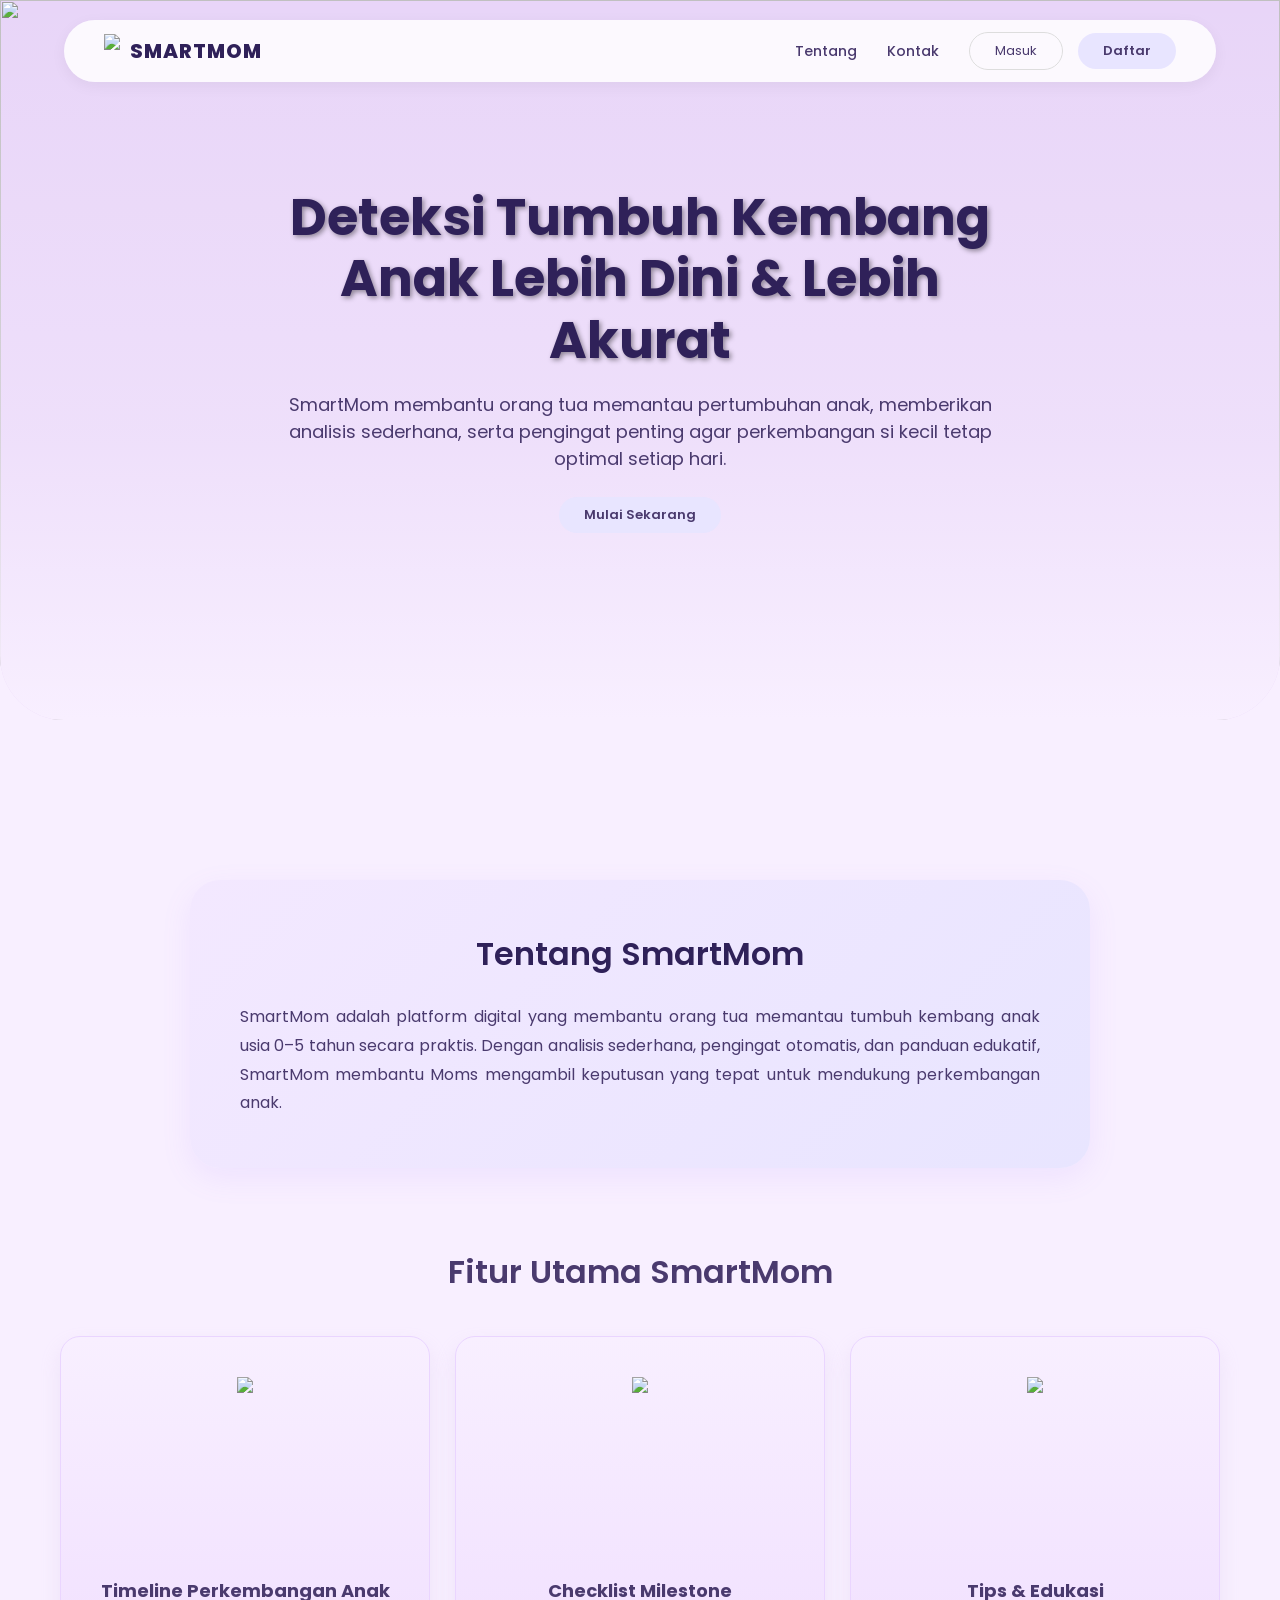
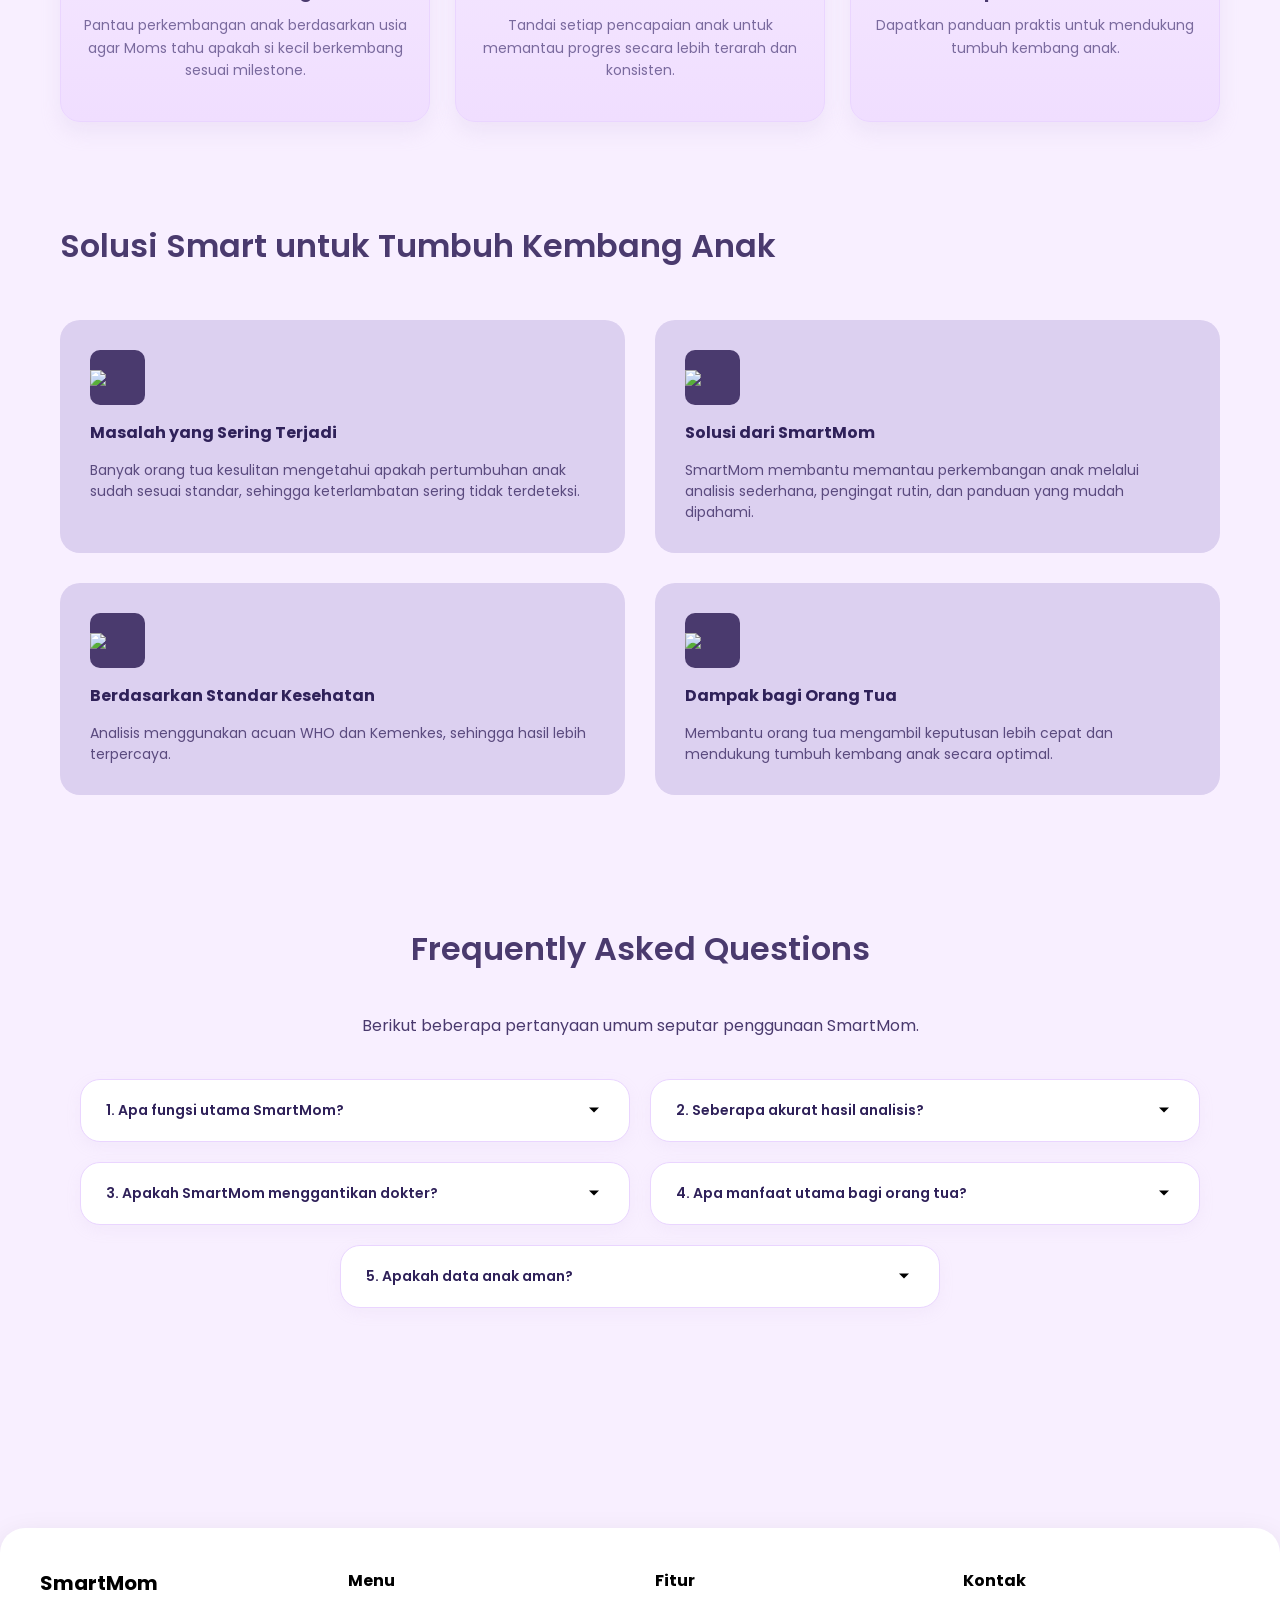
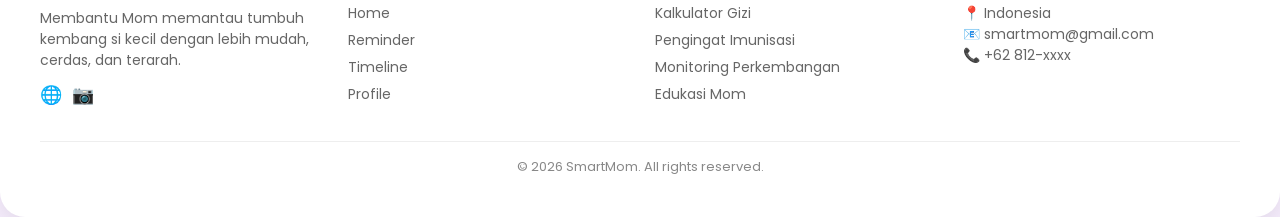
==== index.html @ 6bd8397a "path" ====
<!DOCTYPE html>
<html lang="en">

<head>
    <meta charset="UTF-8">
    <meta name="viewport" content="width=device-width, initial-scale=1.0">
    <title>SmartMom</title>

    <link rel="stylesheet" href="style.css">

    <link href="https://fonts.googleapis.com/css2?family=Poppins:wght@300;400;500;600;700&display=swap"
        rel="stylesheet">
</head>

<body>

    <div class="app-container">

        <nav>
            <div class="logo">
                <img src="smartmom/assets/Logo_smartmom-removebg-preview.png">
                <span class="brand-name">SMARTMOM</span>
            </div>

            <div class="nav-right">
                <div class="nav-links">
                    <a href="smartmom/html/about-us.html">Tentang</a>
                    <a href="smartmom/html/contact-us.html">Kontak</a>
                </div>

                <div class="auth-buttons">
                    <a href="smartmom/html/sign in.html">
                        <button class="btn-login">Masuk</button>
                    </a>

                    <a href="smartmom/html/sign up.html">
                        <button class="btn-signup">Daftar</button>
                    </a>
                </div>
            </div>
        </nav>

        <!-- HERO -->
        <header class="hero">

            <div class="hero-image">
                <img src="smartmom/assets/ibu.jpg">
            </div>

            <div class="hero-overlay"></div>

            <div class="hero-content">
                <h1>
                    Deteksi Tumbuh Kembang Anak Lebih Dini & Lebih Akurat
                </h1>

                <p>
                    SmartMom membantu orang tua memantau pertumbuhan anak,
                    memberikan analisis sederhana, serta pengingat penting
                    agar perkembangan si kecil tetap optimal setiap hari.
                </p>

                <br>

                <a href="smartmom/html/sign up.html">
                    <button class="btn-signup">Mulai Sekarang</button>
                </a>
            </div>

        </header>

        <div class="content-wrapper">
            <section id="about" class="about-section">
                <div class="about-container">

                    <h2 class="section-title">Tentang SmartMom</h2>

                    <p class="about-text">
                        SmartMom adalah platform digital yang membantu orang tua
                        memantau tumbuh kembang anak usia 0–5 tahun secara praktis.
                        Dengan analisis sederhana, pengingat otomatis, dan panduan edukatif,
                        SmartMom membantu Moms mengambil keputusan yang tepat
                        untuk mendukung perkembangan anak.
                    </p>

                </div>
            </section>
            <section id="langkah-awal">

                <h2 class="section-title">Fitur Utama SmartMom</h2>

                <div class="features-grid">

                    <div class="feature-card">
                        <div class="icon-box">
                            <img src="smartmom/assets/timeline.png">
                        </div>
                        <h3>Timeline Perkembangan Anak</h3>
                        <p>
                            Pantau perkembangan anak berdasarkan usia
                            agar Moms tahu apakah si kecil berkembang sesuai milestone.
                        </p>
                    </div>

                    <div class="feature-card">
                        <div class="icon-box">
                            <img src="smartmom/assets/ceklis.png">
                        </div>
                        <h3>Checklist Milestone</h3>
                        <p>
                            Tandai setiap pencapaian anak untuk memantau progres
                            secara lebih terarah dan konsisten.
                        </p>
                    </div>

                    <div class="feature-card">
                        <div class="icon-box">
                            <img src="smartmom/assets/artikel.png">
                        </div>
                        <h3>Tips & Edukasi</h3>
                        <p>
                            Dapatkan panduan praktis untuk mendukung tumbuh kembang anak.
                        </p>
                    </div>

                </div>

            </section>
            <section style="margin-top: 100px;">

                <h2 class="section-title" style="text-align:left;">
                    Solusi Smart untuk Tumbuh Kembang Anak
                </h2>

                <div class="why-grid">

                    <div class="why-card">
                        <div class="icon-square">
                            <img src="smartmom/assets/alasan1.png">
                        </div>
                        <h3>Masalah yang Sering Terjadi</h3>
                        <p>
                            Banyak orang tua kesulitan mengetahui apakah pertumbuhan anak
                            sudah sesuai standar, sehingga keterlambatan sering tidak terdeteksi.
                        </p>
                    </div>

                    <div class="why-card">
                        <div class="icon-square">
                            <img src="smartmom/assets/alasan2.png">
                        </div>
                        <h3>Solusi dari SmartMom</h3>
                        <p>
                            SmartMom membantu memantau perkembangan anak melalui analisis sederhana,
                            pengingat rutin, dan panduan yang mudah dipahami.
                        </p>
                    </div>

                    <div class="why-card">
                        <div class="icon-square">
                            <img src="smartmom/assets/alasan3.png">
                        </div>
                        <h3>Berdasarkan Standar Kesehatan</h3>
                        <p>
                            Analisis menggunakan acuan WHO dan Kemenkes,
                            sehingga hasil lebih terpercaya.
                        </p>
                    </div>

                    <div class="why-card">
                        <div class="icon-square">
                            <img src="smartmom/assets/alasan4.png">
                        </div>
                        <h3>Dampak bagi Orang Tua</h3>
                        <p>
                            Membantu orang tua mengambil keputusan lebih cepat
                            dan mendukung tumbuh kembang anak secara optimal.
                        </p>
                    </div>

                </div>

            </section>
            <section class="content-wrapper" style="margin-top: 50px;">

                <div class="faq-header" style="text-align: center; margin-bottom: 40px;">
                    <h2 class="section-title">Frequently Asked Questions</h2>
                    <p style="color: #4A3A6E; max-width: 600px; margin: 0 auto; line-height: 1.6;">
                        Berikut beberapa pertanyaan umum seputar penggunaan SmartMom.
                    </p>
                </div>

                <div class="faq-grid">

                    <div class="faq-item">
                        <div class="faq-question">
                            <span>1. Apa fungsi utama SmartMom?</span>
                            <svg width="20" height="20" viewBox="0 0 24 24">
                                <path d="M6 9l6 6 6-6" />
                            </svg>
                        </div>
                        <div class="faq-answer">
                            SmartMom membantu orang tua memantau tumbuh kembang anak,
                            memberikan analisis sederhana, serta pengingat agar perkembangan anak tetap optimal.
                        </div>
                    </div>

                    <div class="faq-item">
                        <div class="faq-question">
                            <span>2. Seberapa akurat hasil analisis?</span>
                            <svg width="20" height="20" viewBox="0 0 24 24">
                                <path d="M6 9l6 6 6-6" />
                            </svg>
                        </div>
                        <div class="faq-answer">
                            Hasil analisis didasarkan pada standar WHO dan Kementerian Kesehatan,
                            sehingga dapat digunakan sebagai acuan awal pemantauan pertumbuhan anak.
                        </div>
                    </div>

                    <div class="faq-item">
                        <div class="faq-question">
                            <span>3. Apakah SmartMom menggantikan dokter?</span>
                            <svg width="20" height="20" viewBox="0 0 24 24">
                                <path d="M6 9l6 6 6-6" />
                            </svg>
                        </div>
                        <div class="faq-answer">
                            Tidak. SmartMom hanya membantu pemantauan awal.
                            Untuk kondisi tertentu, tetap disarankan berkonsultasi dengan tenaga kesehatan.
                        </div>
                    </div>

                    <div class="faq-item">
                        <div class="faq-question">
                            <span>4. Apa manfaat utama bagi orang tua?</span>
                            <svg width="20" height="20" viewBox="0 0 24 24">
                                <path d="M6 9l6 6 6-6" />
                            </svg>
                        </div>
                        <div class="faq-answer">
                            Membantu orang tua lebih cepat memahami kondisi anak,
                            sehingga dapat mengambil tindakan yang tepat sejak dini.
                        </div>
                    </div>

                    <div class="faq-item faq-item-center">
                        <div class="faq-question">
                            <span>5. Apakah data anak aman?</span>
                            <svg width="20" height="20" viewBox="0 0 24 24">
                                <path d="M6 9l6 6 6-6" />
                            </svg>
                        </div>
                        <div class="faq-answer">
                            Data hanya digunakan untuk proses analisis dan tidak dibagikan
                            tanpa persetujuan pengguna.
                        </div>
                    </div>

                </div>

            </section>

        </div>

    </div>

    <footer class="footer">

        <div class="footer-container">
            <div class="footer-col">
                <h2 class="footer-logo">SmartMom</h2>
                <p>
                    Membantu Mom memantau tumbuh kembang si kecil
                    dengan lebih mudah, cerdas, dan terarah.
                </p>

                <div class="footer-social">
                    <span>🌐</span>
                    <span>📷</span>
                    <span></span>
                </div>
            </div>
            <div class="footer-col">
                <h4>Menu</h4>
                <a href="#">Home</a>
                <a href="#">Reminder</a>
                <a href="#">Timeline</a>
                <a href="#">Profile</a>
            </div>
            <div class="footer-col">
                <h4>Fitur</h4>
                <a href="#">Kalkulator Gizi</a>
                <a href="#">Pengingat Imunisasi</a>
                <a href="#">Monitoring Perkembangan</a>
                <a href="#">Edukasi Mom</a>
            </div>

            <div class="footer-col">
                <h4>Kontak</h4>
                <p>📍 Indonesia</p>
                <p>📧 smartmom@gmail.com</p>
                <p>📞 +62 812-xxxx</p>
            </div>

        </div>

        <div class="footer-bottom">
            <p>© 2026 SmartMom. All rights reserved.</p>
        </div>

    </footer>
    <script src="script.js"></script>

</body>

</html>
---- style.css ----
* {
  margin: 0;
  padding: 0;
  box-sizing: border-box;
  font-family: 'Poppins', sans-serif;
}

body {
  background-color: #F8EFFF;
  overflow-x: hidden;
}

.app-container {
  width: 100%;
  min-height: 100vh;
  position: relative;
  color: #4A3A6E;
}

nav {
  position: fixed;
  top: 20px;
  left: 50%;
  transform: translateX(-50%);
  width: 90%;
  max-width: 1200px;
  background: rgba(255, 255, 255, 0.85);
  backdrop-filter: blur(10px);
  padding: 12px 40px;
  border-radius: 50px;
  display: flex;
  justify-content: space-between;
  align-items: center;
  z-index: 100;
  box-shadow: 0 4px 15px rgba(0, 0, 0, 0.05);
}

.logo {
  display: flex;
  align-items: center;
  gap: 10px;
}

.logo img {
  height: 35px;
  width: auto;
}

.brand-name {
  font-weight: 800;
  font-size: 20px;
  letter-spacing: 1px;
  color: #2F2159;
}

.nav-right {
  display: flex;
  align-items: center;
  gap: 30px;
}

.nav-links {
  display: flex;
  gap: 30px;
}

.nav-links a {
  text-decoration: none;
  color: #4A3A6E;
  font-size: 14px;
  font-weight: 500;
  transition: all 0.3s ease;
}

.nav-links a:hover {
  color: #9d72ff;
}

.auth-buttons {
  display: flex;
  gap: 15px;
  align-items: center;
}

.auth-buttons a {
  text-decoration: none;
}

.about-section {
  padding: 80px 20px;
  display: flex;
  justify-content: center;
}

.about-container {
  max-width: 900px;
  background: linear-gradient(135deg, #F3E8FF 0%, #E8E5FF 100%);
  padding: 50px;
  border-radius: 30px;
  text-align: center;
  box-shadow: 0 10px 30px rgba(157, 114, 255, 0.1);
}

.about-container .section-title {
  margin-bottom: 25px;
  color: #2F2159;
}

.about-text {
  font-size: 16px;
  line-height: 1.8;
  color: #4A3A6E;
  text-align: justify;
  margin: 0;
}

.btn-login {
  background: transparent;
  border: 1px solid #ddd;
  padding: 8px 25px;
  border-radius: 20px;
  font-size: 13px;
  cursor: pointer;
  color: #4A3A6E;
  transition: background 0.3s;
}

.btn-login:hover {
  background: #f5f5f5;
}

.btn-signup {
  background: #E8E5FF;
  border: none;
  padding: 8px 25px;
  border-radius: 20px;
  font-size: 13px;
  font-weight: 600;
  cursor: pointer;
  color: #4A3A6E;
  transition: transform 0.2s;
}

.btn-signup:hover {
  transform: scale(1.05);
}

.hero {
  width: 100%;
  height: 80vh;
  min-height: 500px;
  position: relative;
  border-radius: 0 0 5vw 5vw;
  overflow: hidden;
  display: flex;
  align-items: center;
  justify-content: center;
  background-color: #E8D5F8;
}

.hero-content {
  position: relative;
  z-index: 3;
  text-align: center;
  max-width: 800px;
  padding: 0 20px;
  transition: transform 0.3s ease;
}

.hero-content:hover {
  transform: translateY(-5px);
}

.hero-image {
  position: absolute;
  top: 0;
  left: 0;
  width: 100%;
  height: 100%;
  z-index: 1;
}

.hero-image img {
  width: 100%;
  height: 100%;
  object-fit: cover;
  object-position: center;
}

.hero-overlay {
  position: absolute;
  top: 0;
  left: 0;
  width: 100%;
  height: 100%;
  background: linear-gradient(to bottom, rgba(255, 255, 255, 0) 0%, rgba(248, 239, 255, 0.4) 60%, rgba(248, 239, 255, 1) 100%);
  z-index: 2;
}

.hero-content h1 {
  font-size: clamp(2.0rem, 4.2vw, 3.2rem);
  color: #2F2159;
  margin-bottom: 20px;
  line-height: 1.2;
  text-shadow: 2px 2px 5px rgba(0, 0, 0, 0.4);
}

.hero-content p {
  font-size: 18px;
  color: #4A3A6E;
}

.content-wrapper {
  max-width: 1200px;
  margin: 0 auto;
  padding: 80px 20px;
}

.section-title {
  text-align: center;
  font-size: 32px;
  color: #4A3A6E;
  margin-bottom: 40px;
  font-weight: 600;
}

.features-grid {
  display: grid;
  grid-template-columns: repeat(auto-fit, minmax(250px, 1fr));
  gap: 25px;
}

.feature-card {
  background: linear-gradient(180deg, #F8EFFF 0%, #F0DEFF 100%);
  border: 1px solid #EAD5FF;
  border-radius: 20px;
  padding: 40px 20px;
  text-align: center;
  box-shadow: 0 10px 20px rgba(200, 180, 220, 0.2);
}

.icon-box {
  height: 180px;
  margin-bottom: 20px;
  display: flex;
  justify-content: center;
  align-items: center;
}

.icon-box img {
  height: 100%;
  width: auto;
}

.feature-card h3 {
  font-size: 18px;
  margin-bottom: 10px;
  color: #4A3A6E;
}

.feature-card p {
  font-size: 14px;
  color: #7A6A9E;
  line-height: 1.6;
}

.why-grid {
  display: grid;
  grid-template-columns: 1fr 1fr;
  gap: 30px;
  margin-top: 50px;
}

.why-card {
  background: #DCD0F0;
  border-radius: 20px;
  padding: 30px;
  display: flex;
  flex-direction: column;
  gap: 15px;
}

.icon-square {
  width: 55px;
  height: 55px;
  background: #4A3A6E;
  border-radius: 10px;
  display: flex;
  align-items: center;
  justify-content: center;
}

.icon-square img {
  width: 86px;
  object-fit: contain;
  height: auto;
}

.why-card h3 {
  font-size: 16px;
  color: #2F2159;
}

.why-card p {
  font-size: 14px;
  color: #5A4A7E;
  line-height: 1.5;
}

.faq-grid {
  display: grid;
  grid-template-columns: 1fr 1fr;
  gap: 20px;
}

.faq-item {
  background: white;
  border-radius: 20px;
  border: 1px solid #EAD5FF;
  overflow: hidden;
  align-self: start;
  box-shadow: 0 5px 15px rgba(200, 180, 220, 0.1);
}

.faq-item-center {
  grid-column: 1 / -1;
  max-width: 600px;
  margin: 0 auto;
  width: 100%;
}

.faq-question {
  padding: 20px 25px;
  display: flex;
  justify-content: space-between;
  align-items: center;
  font-size: 14px;
  font-weight: 600;
  color: #2F2159;
  cursor: pointer;
}

.faq-answer {
  padding: 0 25px;
  max-height: 0;
  opacity: 0;
  overflow: hidden;
  transition: all 0.4s ease;
  font-size: 13px;
  color: #5A4A7E;
  line-height: 1.6;
}

.faq-item.open .faq-answer {
  padding: 10px 25px 25px 25px;
  max-height: 300px;
  opacity: 1;
  border-top: 1px solid #F8EFFF;
}

.faq-item.open .faq-question svg {
  transform: rotate(180deg);
  transition: 0.3s;
}

@media (max-width: 768px) {
  .hero-content h1 {
    font-size: 2.5rem;
  }

  .about-container {
    padding: 30px 20px;
  }

  .about-text {
    text-align: center;
    font-size: 14px;
  }

  .why-grid,
  .faq-grid {
    grid-template-columns: 1fr;
  }

  .faq-item-center {
    grid-column: auto;
    max-width: 100%;
  }
}


.contact-section {
  padding: 80px 20px;
  display: flex;
  justify-content: center;
}

.contact-container {
  width: 100%;
  max-width: 1000px;
  background: linear-gradient(135deg, #F3E8FF, #E8E5FF);
  padding: 50px;
  border-radius: 30px;
  box-shadow: 0 10px 30px rgba(157, 114, 255, 0.15);
  text-align: center;
}

.contact-desc {
  color: #6b5e8e;
  margin-bottom: 40px;
}

.contact-content {
  display: grid;
  grid-template-columns: 1fr 1fr;
  gap: 40px;
  align-items: center;
}


.contact-info {
  text-align: left;
  font-size: 15px;
  color: #4A3A6E;
}

.contact-info p {
  margin-bottom: 10px;
}


.contact-form {
  display: flex;
  flex-direction: column;
  gap: 15px;
}

.contact-form input,
.contact-form textarea {
  padding: 12px;
  border-radius: 12px;
  border: none;
  outline: none;
  background: #ffffff;
  box-shadow: 0 4px 10px rgba(0, 0, 0, 0.05);
}

.contact-form textarea {
  min-height: 100px;
  resize: none;
}

.contact-form button {
  padding: 12px;
  border: none;
  border-radius: 20px;
  background: linear-gradient(90deg, #8e7dff, #b9a8ff);
  color: white;
  font-weight: 600;
  cursor: pointer;
  transition: 0.2s;
}

.contact-form button:hover {
  transform: scale(1.05);
}


@media (max-width: 768px) {
  .contact-content {
    grid-template-columns: 1fr;
  }

  .contact-container {
    padding: 30px 20px;
  }
}

.highlight-section {
  padding: 60px 20px;
  text-align: center;
}

.highlight-grid {
  display: grid;
  grid-template-columns: repeat(3, 1fr);
  gap: 20px;
  margin-top: 30px;
}

.highlight-item {
  background: #ffffff;
  padding: 25px;
  border-radius: 18px;
  box-shadow: 0 6px 15px rgba(0, 0, 0, 0.05);
}

.highlight-item h3 {
  margin-bottom: 8px;
  color: #7a5cff;
}

@media (max-width: 768px) {
  .highlight-grid {
    grid-template-columns: 1fr;
  }
}


.footer {
    margin-top: 60px;
    padding: 40px;
    background: #ffffff;
    border-radius: 25px;
    box-shadow: 0 10px 30px rgba(0,0,0,0.1);
}

.footer-container {
    display: grid;
    grid-template-columns: repeat(4, 1fr);
    gap: 30px;
}

.footer-col h4 {
    margin-bottom: 10px;
}

.footer-logo {
    font-size: 20px;
    font-weight: bold;
    margin-bottom: 10px;
}

.footer-col p {
    font-size: 14px;
    color: #666;
}

.footer-col a {
    display: block;
    font-size: 14px;
    color: #666;
    margin-bottom: 6px;
    text-decoration: none;
}

.footer-col a:hover {
    color: #8e7dff;
}

.footer-social {
    margin-top: 10px;
    display: flex;
    gap: 10px;
    font-size: 18px;
}

.footer-bottom {
    margin-top: 30px;
    padding-top: 15px;
    border-top: 1px solid #eee;
    text-align: center;
    font-size: 13px;
    color: #888;
}

@media (max-width: 768px) {
    .footer-container {
        grid-template-columns: 1fr;
    }
}
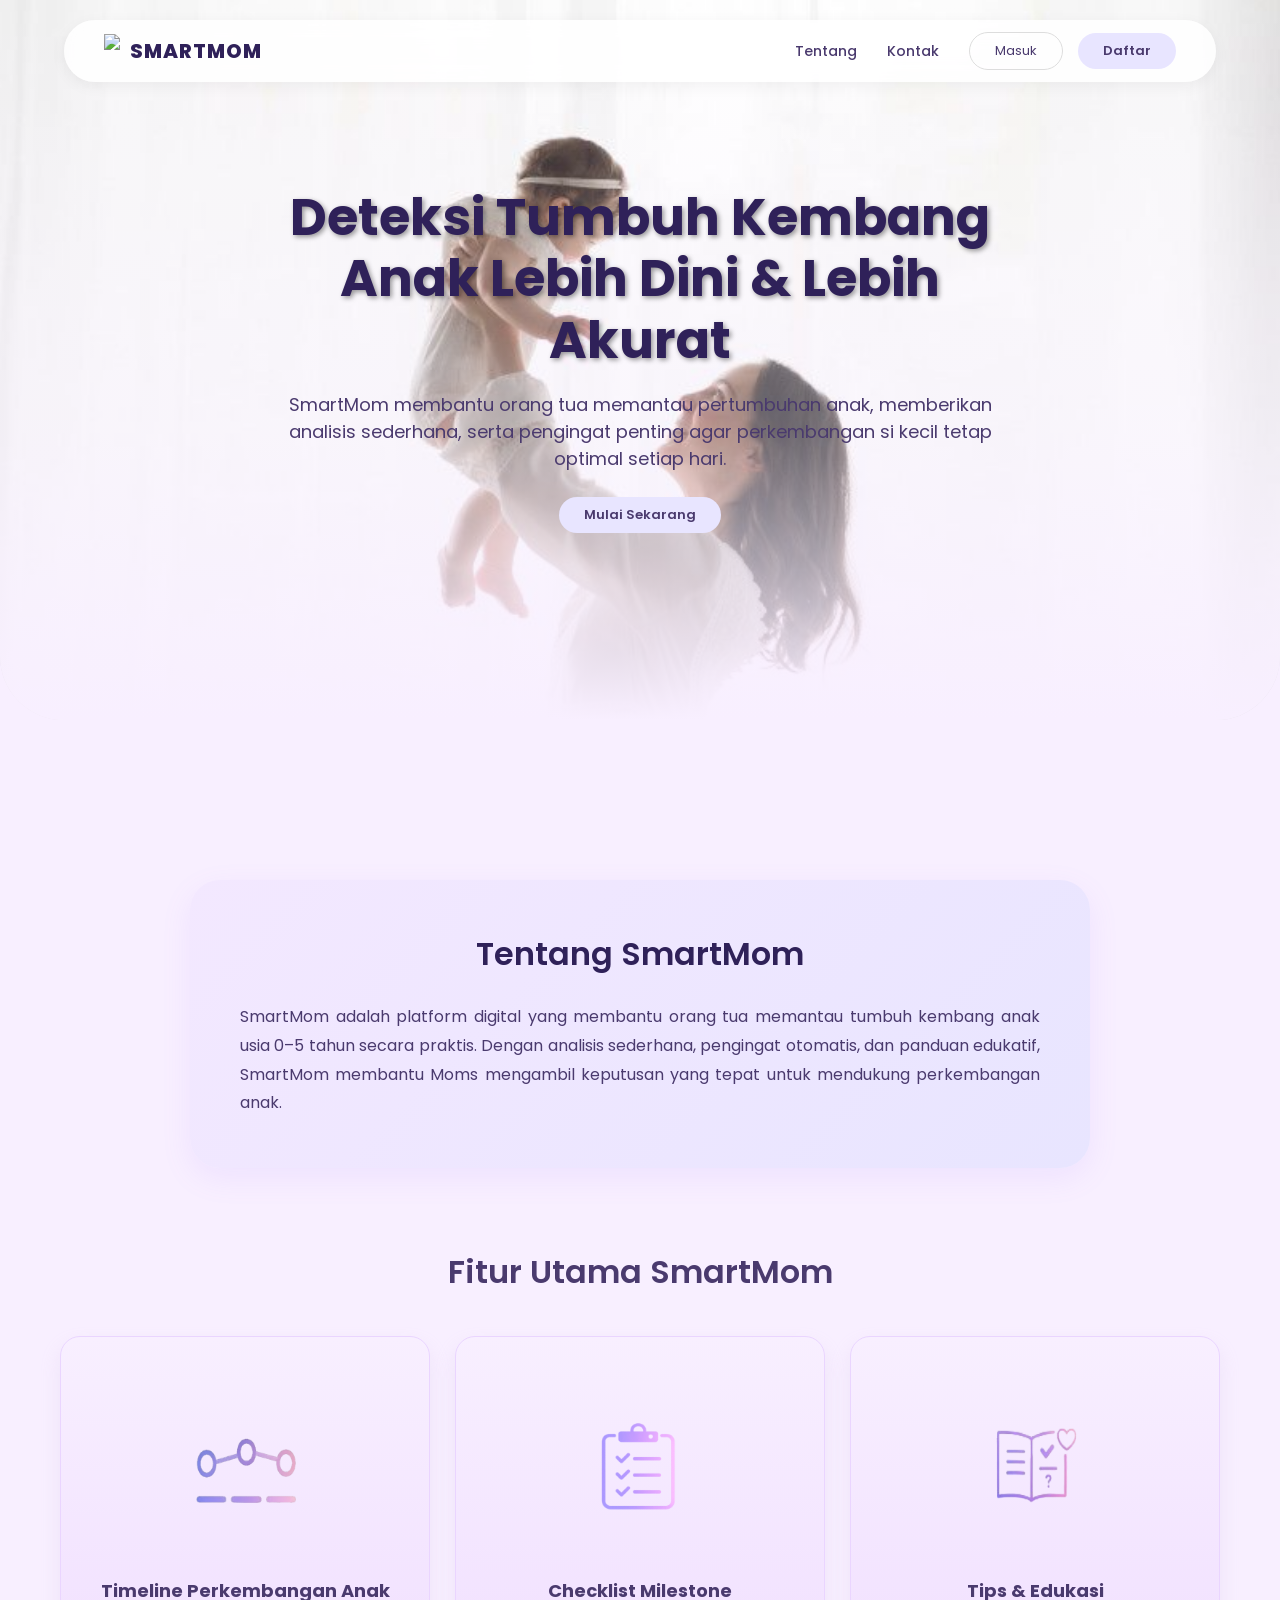
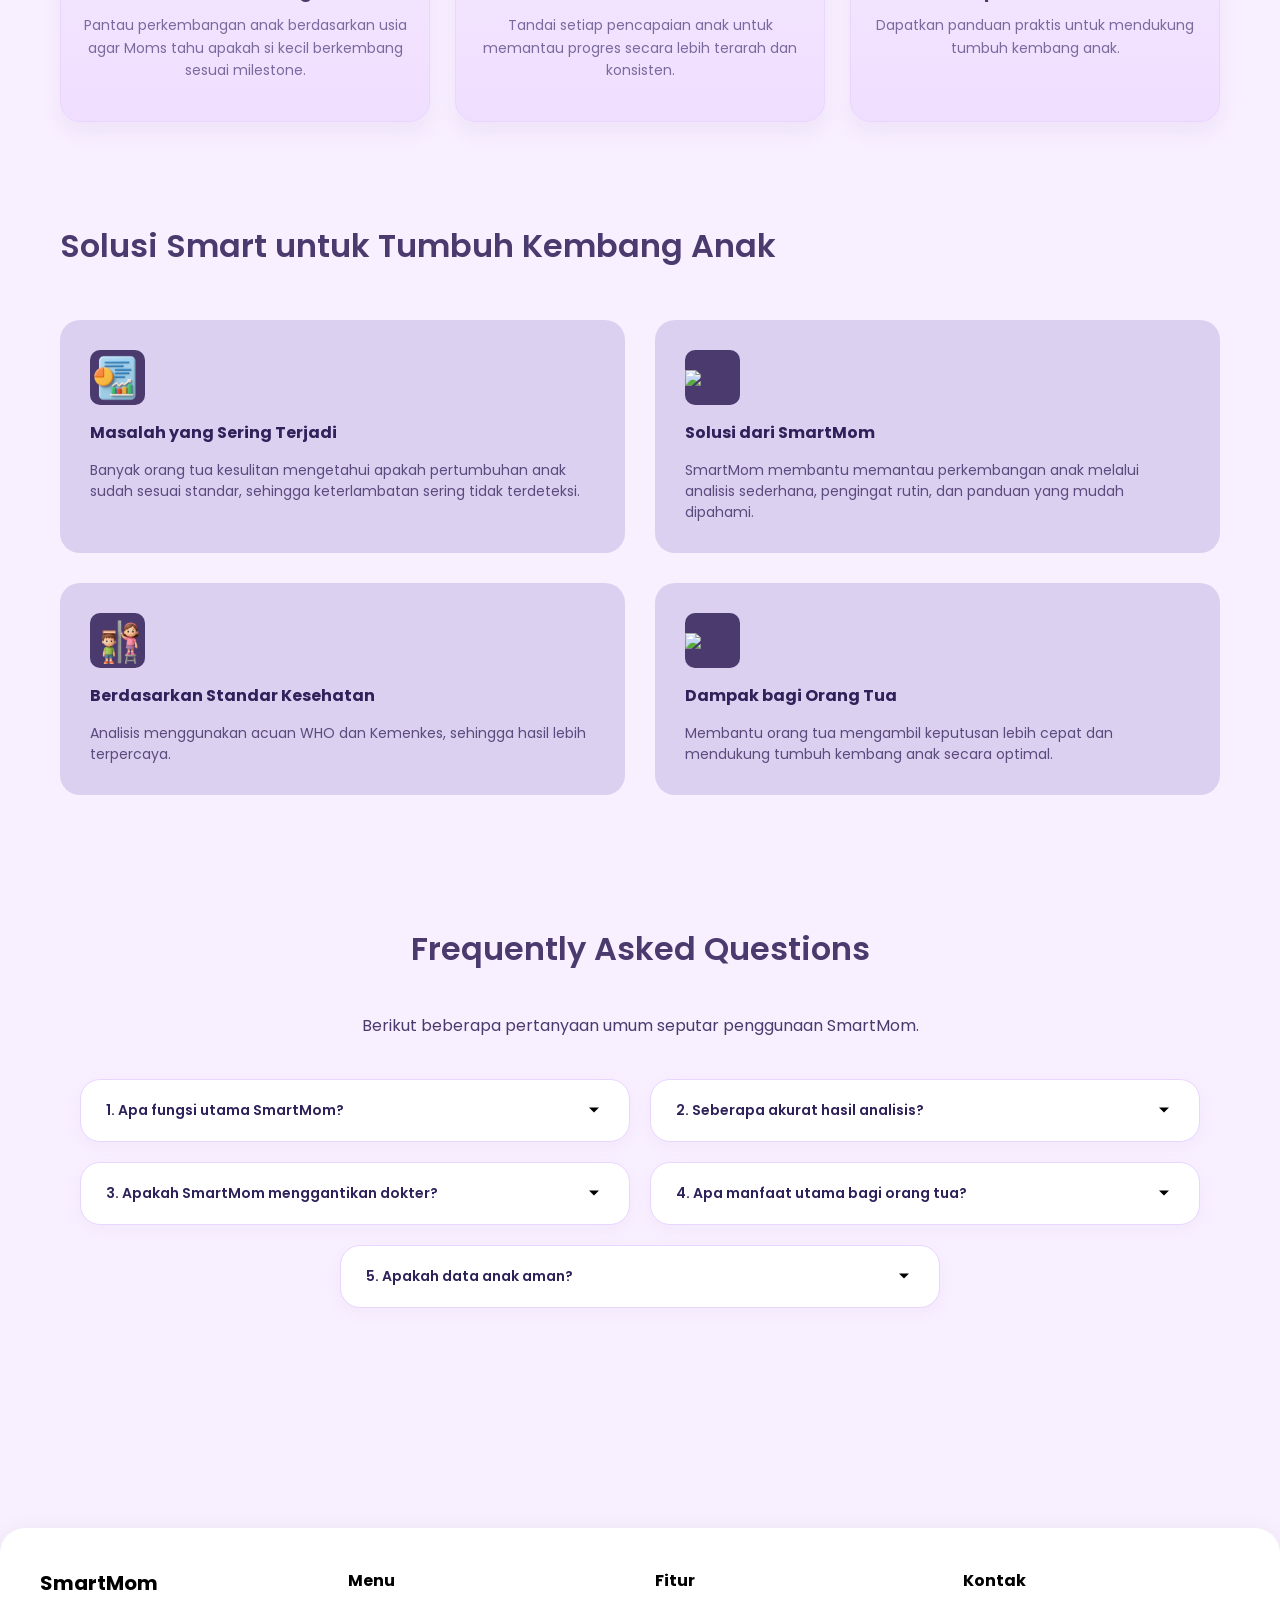
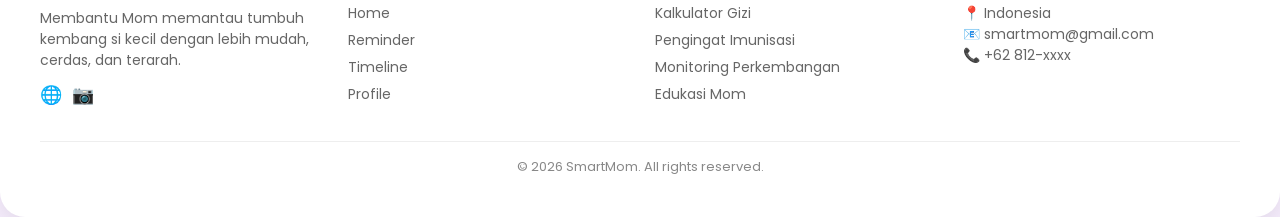
==== commit f0a0dc50: "Update index.html" ====
--- a/index.html
+++ b/index.html
@@ -18,22 +18,22 @@
 
         <nav>
             <div class="logo">
-                <img src="smartmom/assets/Logo_smartmom-removebg-preview.png">
+                <img src="/smartmom/assets/Logo_smartmom-removebg-preview.png">
                 <span class="brand-name">SMARTMOM</span>
             </div>
 
             <div class="nav-right">
                 <div class="nav-links">
-                    <a href="smartmom/html/about-us.html">Tentang</a>
-                    <a href="smartmom/html/contact-us.html">Kontak</a>
+                    <a href="/html/about-us.html">Tentang</a>
+                    <a href="/html/contact-us.html">Kontak</a>
                 </div>
 
                 <div class="auth-buttons">
-                    <a href="smartmom/html/sign in.html">
+                    <a href="/html/sign in.html">
                         <button class="btn-login">Masuk</button>
                     </a>
 
-                    <a href="smartmom/html/sign up.html">
+                    <a href="/html/sign up.html">
                         <button class="btn-signup">Daftar</button>
                     </a>
                 </div>
@@ -44,7 +44,7 @@
         <header class="hero">
 
             <div class="hero-image">
-                <img src="smartmom/assets/ibu.jpg">
+                <img src="/assets/ibu.jpg">
             </div>
 
             <div class="hero-overlay"></div>
@@ -62,7 +62,7 @@
 
                 <br>
 
-                <a href="smartmom/html/sign up.html">
+                <a href="/smartmom/html/sign up.html">
                     <button class="btn-signup">Mulai Sekarang</button>
                 </a>
             </div>
@@ -93,7 +93,7 @@
 
                     <div class="feature-card">
                         <div class="icon-box">
-                            <img src="smartmom/assets/timeline.png">
+                            <img src="/assets/timeline.png">
                         </div>
                         <h3>Timeline Perkembangan Anak</h3>
                         <p>
@@ -104,7 +104,7 @@
 
                     <div class="feature-card">
                         <div class="icon-box">
-                            <img src="smartmom/assets/ceklis.png">
+                            <img src="/assets/ceklis.png">
                         </div>
                         <h3>Checklist Milestone</h3>
                         <p>
@@ -115,7 +115,7 @@
 
                     <div class="feature-card">
                         <div class="icon-box">
-                            <img src="smartmom/assets/artikel.png">
+                            <img src="/assets/artikel.png">
                         </div>
                         <h3>Tips & Edukasi</h3>
                         <p>
@@ -136,7 +136,7 @@
 
                     <div class="why-card">
                         <div class="icon-square">
-                            <img src="smartmom/assets/alasan1.png">
+                            <img src="/assets/alasan1.png">
                         </div>
                         <h3>Masalah yang Sering Terjadi</h3>
                         <p>
@@ -147,7 +147,7 @@
 
                     <div class="why-card">
                         <div class="icon-square">
-                            <img src="smartmom/assets/alasan2.png">
+                            <img src="/smartmom/assets/alasan2.png">
                         </div>
                         <h3>Solusi dari SmartMom</h3>
                         <p>
@@ -158,7 +158,7 @@
 
                     <div class="why-card">
                         <div class="icon-square">
-                            <img src="smartmom/assets/alasan3.png">
+                            <img src="/assets/alasan3.png">
                         </div>
                         <h3>Berdasarkan Standar Kesehatan</h3>
                         <p>
@@ -169,7 +169,7 @@
 
                     <div class="why-card">
                         <div class="icon-square">
-                            <img src="smartmom/assets/alasan4.png">
+                            <img src="/smartmom/assets/alasan4.png">
                         </div>
                         <h3>Dampak bagi Orang Tua</h3>
                         <p>
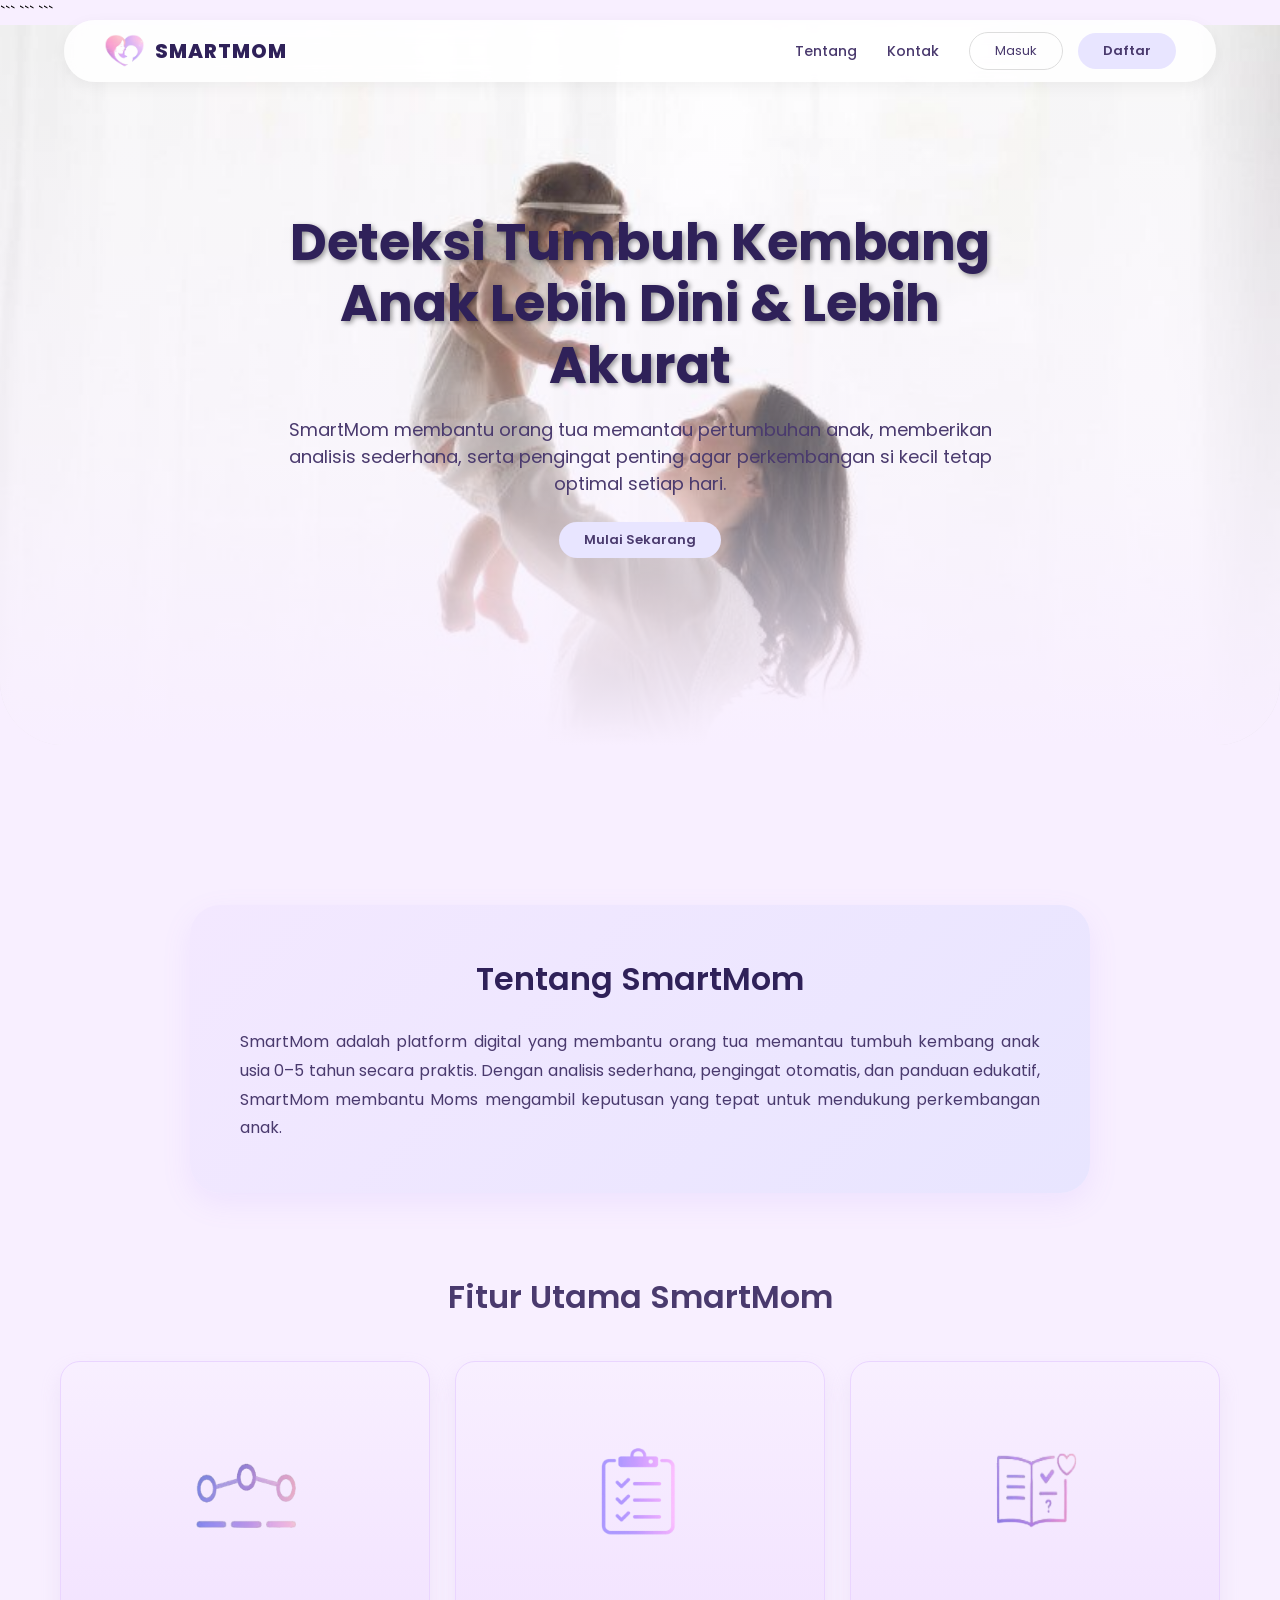
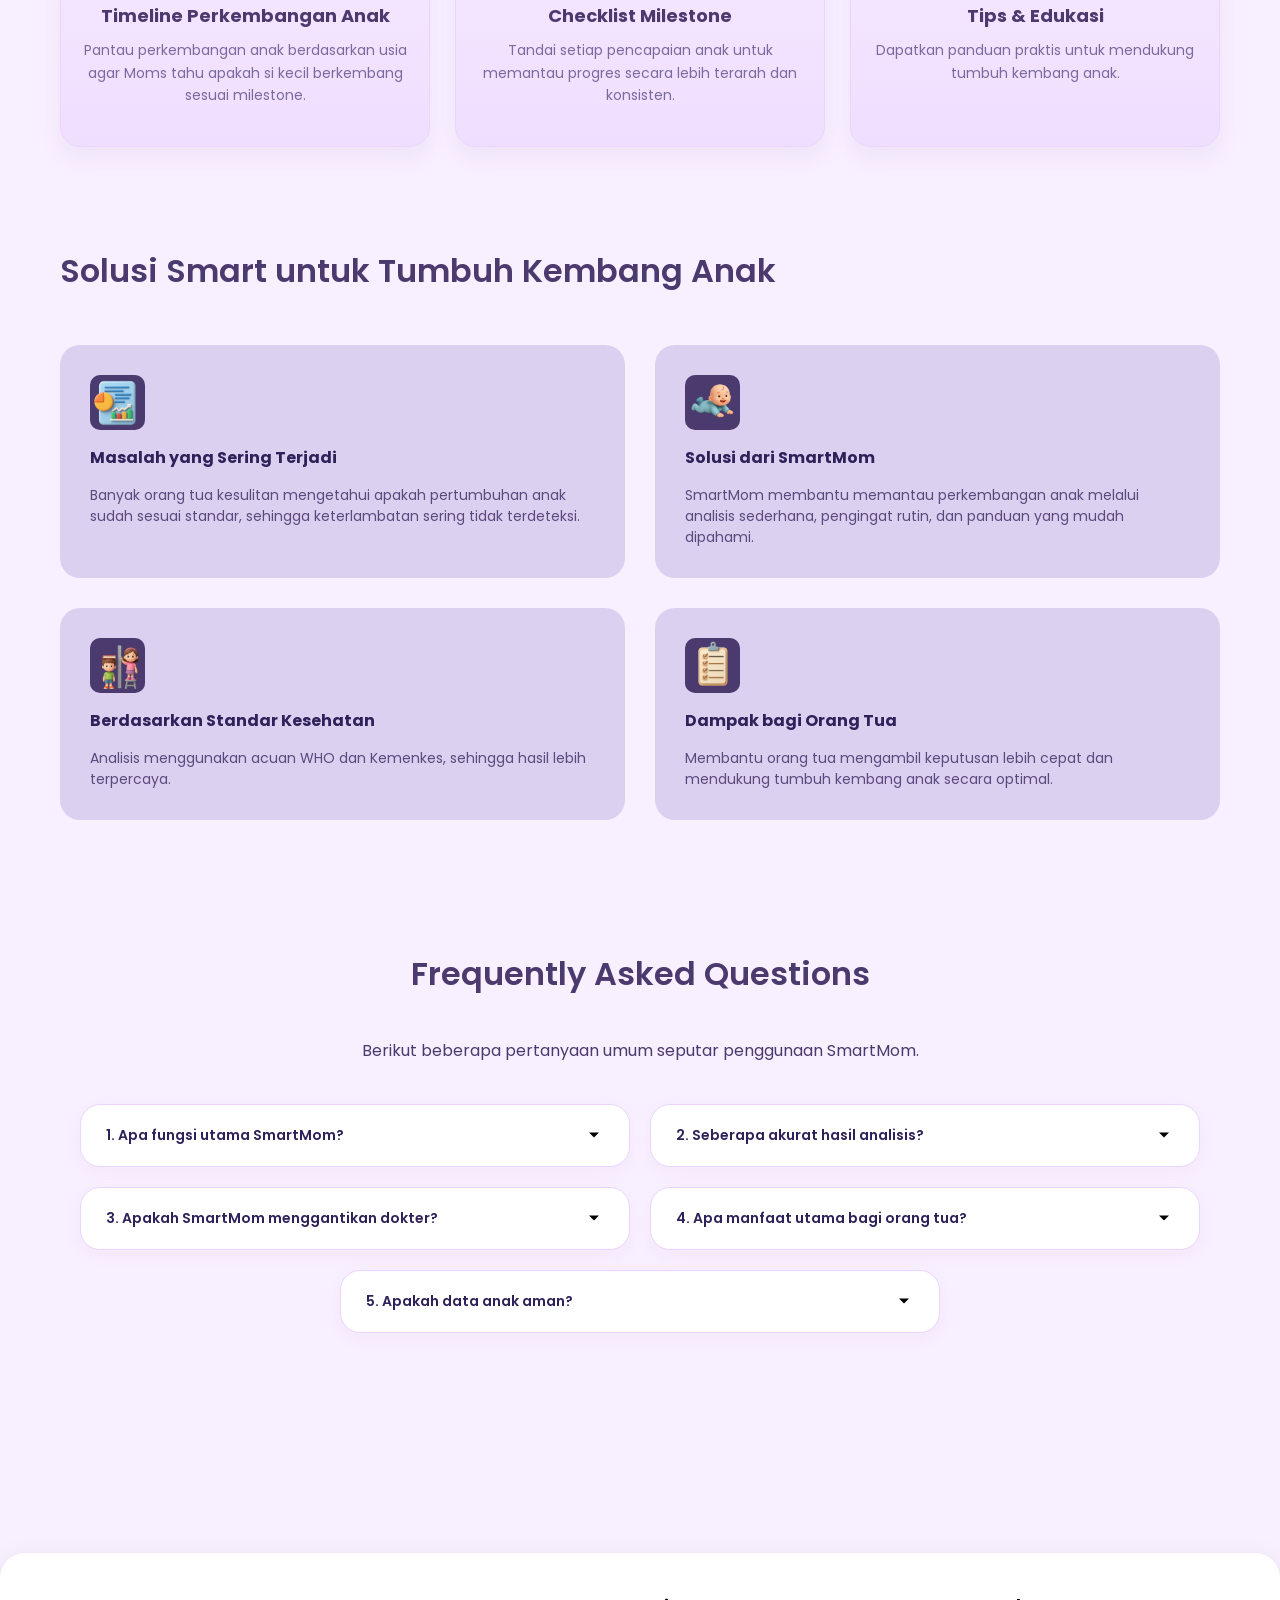
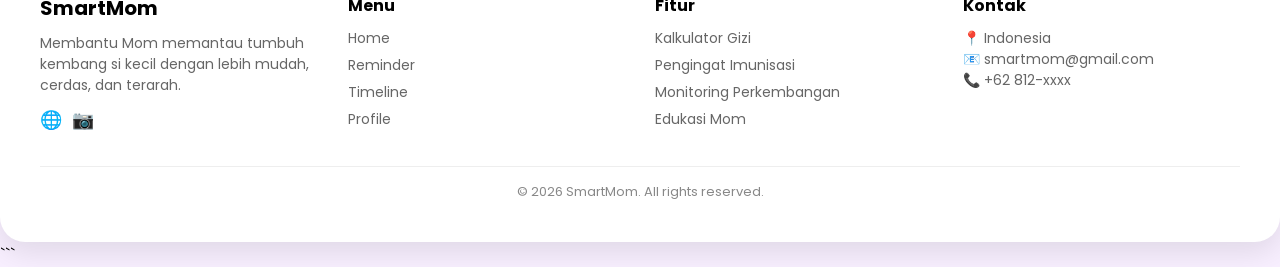
==== commit bca39ada: "Update index.html" ====
--- a/index.html
+++ b/index.html
@@ -1,4 +1,5 @@
 <!DOCTYPE html>
+
 <html lang="en">
 
 <head>
@@ -6,311 +7,320 @@
     <meta name="viewport" content="width=device-width, initial-scale=1.0">
     <title>SmartMom</title>
 
-    <link rel="stylesheet" href="style.css">
-
-    <link href="https://fonts.googleapis.com/css2?family=Poppins:wght@300;400;500;600;700&display=swap"
-        rel="stylesheet">
+```
+<link rel="stylesheet" href="style.css">
+
+<link href="https://fonts.googleapis.com/css2?family=Poppins:wght@300;400;500;600;700&display=swap"
+    rel="stylesheet">
+```
+
 </head>
 
 <body>
 
-    <div class="app-container">
-
-        <nav>
-            <div class="logo">
-                <img src="/smartmom/assets/Logo_smartmom-removebg-preview.png">
-                <span class="brand-name">SMARTMOM</span>
-            </div>
-
-            <div class="nav-right">
-                <div class="nav-links">
-                    <a href="/html/about-us.html">Tentang</a>
-                    <a href="/html/contact-us.html">Kontak</a>
-                </div>
-
-                <div class="auth-buttons">
-                    <a href="/html/sign in.html">
-                        <button class="btn-login">Masuk</button>
-                    </a>
-
-                    <a href="/html/sign up.html">
-                        <button class="btn-signup">Daftar</button>
-                    </a>
-                </div>
-            </div>
-        </nav>
-
-        <!-- HERO -->
-        <header class="hero">
-
-            <div class="hero-image">
-                <img src="/assets/ibu.jpg">
-            </div>
-
-            <div class="hero-overlay"></div>
-
-            <div class="hero-content">
-                <h1>
-                    Deteksi Tumbuh Kembang Anak Lebih Dini & Lebih Akurat
-                </h1>
-
-                <p>
-                    SmartMom membantu orang tua memantau pertumbuhan anak,
-                    memberikan analisis sederhana, serta pengingat penting
-                    agar perkembangan si kecil tetap optimal setiap hari.
+```
+<div class="app-container">
+
+    <nav>
+        <div class="logo">
+            <img src="assets/Logo_smartmom-removebg-preview.png">
+            <span class="brand-name">SMARTMOM</span>
+        </div>
+
+        <div class="nav-right">
+            <div class="nav-links">
+                <a href="html/about-us.html">Tentang</a>
+                <a href="html/contact-us.html">Kontak</a>
+            </div>
+
+            <div class="auth-buttons">
+                <a href="html/sign in.html">
+                    <button class="btn-login">Masuk</button>
+                </a>
+
+                <a href="html/sign up.html">
+                    <button class="btn-signup">Daftar</button>
+                </a>
+            </div>
+        </div>
+    </nav>
+
+    <header class="hero">
+
+        <div class="hero-image">
+            <img src="assets/ibu.jpg">
+        </div>
+
+        <div class="hero-overlay"></div>
+
+        <div class="hero-content">
+            <h1>
+                Deteksi Tumbuh Kembang Anak Lebih Dini & Lebih Akurat
+            </h1>
+
+            <p>
+                SmartMom membantu orang tua memantau pertumbuhan anak,
+                memberikan analisis sederhana, serta pengingat penting
+                agar perkembangan si kecil tetap optimal setiap hari.
+            </p>
+
+            <br>
+
+            <a href="html/sign up.html">
+                <button class="btn-signup">Mulai Sekarang</button>
+            </a>
+        </div>
+
+    </header>
+
+    <div class="content-wrapper">
+        <section id="about" class="about-section">
+            <div class="about-container">
+
+                <h2 class="section-title">Tentang SmartMom</h2>
+
+                <p class="about-text">
+                    SmartMom adalah platform digital yang membantu orang tua
+                    memantau tumbuh kembang anak usia 0–5 tahun secara praktis.
+                    Dengan analisis sederhana, pengingat otomatis, dan panduan edukatif,
+                    SmartMom membantu Moms mengambil keputusan yang tepat
+                    untuk mendukung perkembangan anak.
                 </p>
 
-                <br>
-
-                <a href="/smartmom/html/sign up.html">
-                    <button class="btn-signup">Mulai Sekarang</button>
-                </a>
-            </div>
-
-        </header>
-
-        <div class="content-wrapper">
-            <section id="about" class="about-section">
-                <div class="about-container">
-
-                    <h2 class="section-title">Tentang SmartMom</h2>
-
-                    <p class="about-text">
-                        SmartMom adalah platform digital yang membantu orang tua
-                        memantau tumbuh kembang anak usia 0–5 tahun secara praktis.
-                        Dengan analisis sederhana, pengingat otomatis, dan panduan edukatif,
-                        SmartMom membantu Moms mengambil keputusan yang tepat
-                        untuk mendukung perkembangan anak.
-                    </p>
-
-                </div>
-            </section>
-            <section id="langkah-awal">
-
-                <h2 class="section-title">Fitur Utama SmartMom</h2>
-
-                <div class="features-grid">
-
-                    <div class="feature-card">
-                        <div class="icon-box">
-                            <img src="/assets/timeline.png">
-                        </div>
-                        <h3>Timeline Perkembangan Anak</h3>
-                        <p>
-                            Pantau perkembangan anak berdasarkan usia
-                            agar Moms tahu apakah si kecil berkembang sesuai milestone.
-                        </p>
-                    </div>
-
-                    <div class="feature-card">
-                        <div class="icon-box">
-                            <img src="/assets/ceklis.png">
-                        </div>
-                        <h3>Checklist Milestone</h3>
-                        <p>
-                            Tandai setiap pencapaian anak untuk memantau progres
-                            secara lebih terarah dan konsisten.
-                        </p>
-                    </div>
-
-                    <div class="feature-card">
-                        <div class="icon-box">
-                            <img src="/assets/artikel.png">
-                        </div>
-                        <h3>Tips & Edukasi</h3>
-                        <p>
-                            Dapatkan panduan praktis untuk mendukung tumbuh kembang anak.
-                        </p>
-                    </div>
-
-                </div>
-
-            </section>
-            <section style="margin-top: 100px;">
-
-                <h2 class="section-title" style="text-align:left;">
-                    Solusi Smart untuk Tumbuh Kembang Anak
-                </h2>
-
-                <div class="why-grid">
-
-                    <div class="why-card">
-                        <div class="icon-square">
-                            <img src="/assets/alasan1.png">
-                        </div>
-                        <h3>Masalah yang Sering Terjadi</h3>
-                        <p>
-                            Banyak orang tua kesulitan mengetahui apakah pertumbuhan anak
-                            sudah sesuai standar, sehingga keterlambatan sering tidak terdeteksi.
-                        </p>
-                    </div>
-
-                    <div class="why-card">
-                        <div class="icon-square">
-                            <img src="/smartmom/assets/alasan2.png">
-                        </div>
-                        <h3>Solusi dari SmartMom</h3>
-                        <p>
-                            SmartMom membantu memantau perkembangan anak melalui analisis sederhana,
-                            pengingat rutin, dan panduan yang mudah dipahami.
-                        </p>
-                    </div>
-
-                    <div class="why-card">
-                        <div class="icon-square">
-                            <img src="/assets/alasan3.png">
-                        </div>
-                        <h3>Berdasarkan Standar Kesehatan</h3>
-                        <p>
-                            Analisis menggunakan acuan WHO dan Kemenkes,
-                            sehingga hasil lebih terpercaya.
-                        </p>
-                    </div>
-
-                    <div class="why-card">
-                        <div class="icon-square">
-                            <img src="/smartmom/assets/alasan4.png">
-                        </div>
-                        <h3>Dampak bagi Orang Tua</h3>
-                        <p>
-                            Membantu orang tua mengambil keputusan lebih cepat
-                            dan mendukung tumbuh kembang anak secara optimal.
-                        </p>
-                    </div>
-
-                </div>
-
-            </section>
-            <section class="content-wrapper" style="margin-top: 50px;">
-
-                <div class="faq-header" style="text-align: center; margin-bottom: 40px;">
-                    <h2 class="section-title">Frequently Asked Questions</h2>
-                    <p style="color: #4A3A6E; max-width: 600px; margin: 0 auto; line-height: 1.6;">
-                        Berikut beberapa pertanyaan umum seputar penggunaan SmartMom.
-                    </p>
-                </div>
-
-                <div class="faq-grid">
-
-                    <div class="faq-item">
-                        <div class="faq-question">
-                            <span>1. Apa fungsi utama SmartMom?</span>
-                            <svg width="20" height="20" viewBox="0 0 24 24">
-                                <path d="M6 9l6 6 6-6" />
-                            </svg>
-                        </div>
-                        <div class="faq-answer">
-                            SmartMom membantu orang tua memantau tumbuh kembang anak,
-                            memberikan analisis sederhana, serta pengingat agar perkembangan anak tetap optimal.
-                        </div>
-                    </div>
-
-                    <div class="faq-item">
-                        <div class="faq-question">
-                            <span>2. Seberapa akurat hasil analisis?</span>
-                            <svg width="20" height="20" viewBox="0 0 24 24">
-                                <path d="M6 9l6 6 6-6" />
-                            </svg>
-                        </div>
-                        <div class="faq-answer">
-                            Hasil analisis didasarkan pada standar WHO dan Kementerian Kesehatan,
-                            sehingga dapat digunakan sebagai acuan awal pemantauan pertumbuhan anak.
-                        </div>
-                    </div>
-
-                    <div class="faq-item">
-                        <div class="faq-question">
-                            <span>3. Apakah SmartMom menggantikan dokter?</span>
-                            <svg width="20" height="20" viewBox="0 0 24 24">
-                                <path d="M6 9l6 6 6-6" />
-                            </svg>
-                        </div>
-                        <div class="faq-answer">
-                            Tidak. SmartMom hanya membantu pemantauan awal.
-                            Untuk kondisi tertentu, tetap disarankan berkonsultasi dengan tenaga kesehatan.
-                        </div>
-                    </div>
-
-                    <div class="faq-item">
-                        <div class="faq-question">
-                            <span>4. Apa manfaat utama bagi orang tua?</span>
-                            <svg width="20" height="20" viewBox="0 0 24 24">
-                                <path d="M6 9l6 6 6-6" />
-                            </svg>
-                        </div>
-                        <div class="faq-answer">
-                            Membantu orang tua lebih cepat memahami kondisi anak,
-                            sehingga dapat mengambil tindakan yang tepat sejak dini.
-                        </div>
-                    </div>
-
-                    <div class="faq-item faq-item-center">
-                        <div class="faq-question">
-                            <span>5. Apakah data anak aman?</span>
-                            <svg width="20" height="20" viewBox="0 0 24 24">
-                                <path d="M6 9l6 6 6-6" />
-                            </svg>
-                        </div>
-                        <div class="faq-answer">
-                            Data hanya digunakan untuk proses analisis dan tidak dibagikan
-                            tanpa persetujuan pengguna.
-                        </div>
-                    </div>
-
-                </div>
-
-            </section>
-
-        </div>
+            </div>
+        </section>
+
+        <section id="langkah-awal">
+
+            <h2 class="section-title">Fitur Utama SmartMom</h2>
+
+            <div class="features-grid">
+
+                <div class="feature-card">
+                    <div class="icon-box">
+                        <img src="assets/timeline.png">
+                    </div>
+                    <h3>Timeline Perkembangan Anak</h3>
+                    <p>
+                        Pantau perkembangan anak berdasarkan usia
+                        agar Moms tahu apakah si kecil berkembang sesuai milestone.
+                    </p>
+                </div>
+
+                <div class="feature-card">
+                    <div class="icon-box">
+                        <img src="assets/ceklis.png">
+                    </div>
+                    <h3>Checklist Milestone</h3>
+                    <p>
+                        Tandai setiap pencapaian anak untuk memantau progres
+                        secara lebih terarah dan konsisten.
+                    </p>
+                </div>
+
+                <div class="feature-card">
+                    <div class="icon-box">
+                        <img src="assets/artikel.png">
+                    </div>
+                    <h3>Tips & Edukasi</h3>
+                    <p>
+                        Dapatkan panduan praktis untuk mendukung tumbuh kembang anak.
+                    </p>
+                </div>
+
+            </div>
+
+        </section>
+
+        <section style="margin-top: 100px;">
+
+            <h2 class="section-title" style="text-align:left;">
+                Solusi Smart untuk Tumbuh Kembang Anak
+            </h2>
+
+            <div class="why-grid">
+
+                <div class="why-card">
+                    <div class="icon-square">
+                        <img src="assets/alasan1.png">
+                    </div>
+                    <h3>Masalah yang Sering Terjadi</h3>
+                    <p>
+                        Banyak orang tua kesulitan mengetahui apakah pertumbuhan anak
+                        sudah sesuai standar, sehingga keterlambatan sering tidak terdeteksi.
+                    </p>
+                </div>
+
+                <div class="why-card">
+                    <div class="icon-square">
+                        <img src="assets/alasan2.png">
+                    </div>
+                    <h3>Solusi dari SmartMom</h3>
+                    <p>
+                        SmartMom membantu memantau perkembangan anak melalui analisis sederhana,
+                        pengingat rutin, dan panduan yang mudah dipahami.
+                    </p>
+                </div>
+
+                <div class="why-card">
+                    <div class="icon-square">
+                        <img src="assets/alasan3.png">
+                    </div>
+                    <h3>Berdasarkan Standar Kesehatan</h3>
+                    <p>
+                        Analisis menggunakan acuan WHO dan Kemenkes,
+                        sehingga hasil lebih terpercaya.
+                    </p>
+                </div>
+
+                <div class="why-card">
+                    <div class="icon-square">
+                        <img src="assets/alasan4.png">
+                    </div>
+                    <h3>Dampak bagi Orang Tua</h3>
+                    <p>
+                        Membantu orang tua mengambil keputusan lebih cepat
+                        dan mendukung tumbuh kembang anak secara optimal.
+                    </p>
+                </div>
+
+            </div>
+
+        </section>
+
+        <section class="content-wrapper" style="margin-top: 50px;">
+
+            <div class="faq-header" style="text-align: center; margin-bottom: 40px;">
+                <h2 class="section-title">Frequently Asked Questions</h2>
+                <p style="color: #4A3A6E; max-width: 600px; margin: 0 auto; line-height: 1.6;">
+                    Berikut beberapa pertanyaan umum seputar penggunaan SmartMom.
+                </p>
+            </div>
+
+            <div class="faq-grid">
+
+                <div class="faq-item">
+                    <div class="faq-question">
+                        <span>1. Apa fungsi utama SmartMom?</span>
+                        <svg width="20" height="20" viewBox="0 0 24 24">
+                            <path d="M6 9l6 6 6-6" />
+                        </svg>
+                    </div>
+                    <div class="faq-answer">
+                        SmartMom membantu orang tua memantau tumbuh kembang anak,
+                        memberikan analisis sederhana, serta pengingat agar perkembangan anak tetap optimal.
+                    </div>
+                </div>
+
+                <div class="faq-item">
+                    <div class="faq-question">
+                        <span>2. Seberapa akurat hasil analisis?</span>
+                        <svg width="20" height="20" viewBox="0 0 24 24">
+                            <path d="M6 9l6 6 6-6" />
+                        </svg>
+                    </div>
+                    <div class="faq-answer">
+                        Hasil analisis didasarkan pada standar WHO dan Kementerian Kesehatan,
+                        sehingga dapat digunakan sebagai acuan awal pemantauan pertumbuhan anak.
+                    </div>
+                </div>
+
+                <div class="faq-item">
+                    <div class="faq-question">
+                        <span>3. Apakah SmartMom menggantikan dokter?</span>
+                        <svg width="20" height="20" viewBox="0 0 24 24">
+                            <path d="M6 9l6 6 6-6" />
+                        </svg>
+                    </div>
+                    <div class="faq-answer">
+                        Tidak. SmartMom hanya membantu pemantauan awal.
+                        Untuk kondisi tertentu, tetap disarankan berkonsultasi dengan tenaga kesehatan.
+                    </div>
+                </div>
+
+                <div class="faq-item">
+                    <div class="faq-question">
+                        <span>4. Apa manfaat utama bagi orang tua?</span>
+                        <svg width="20" height="20" viewBox="0 0 24 24">
+                            <path d="M6 9l6 6 6-6" />
+                        </svg>
+                    </div>
+                    <div class="faq-answer">
+                        Membantu orang tua lebih cepat memahami kondisi anak,
+                        sehingga dapat mengambil tindakan yang tepat sejak dini.
+                    </div>
+                </div>
+
+                <div class="faq-item faq-item-center">
+                    <div class="faq-question">
+                        <span>5. Apakah data anak aman?</span>
+                        <svg width="20" height="20" viewBox="0 0 24 24">
+                            <path d="M6 9l6 6 6-6" />
+                        </svg>
+                    </div>
+                    <div class="faq-answer">
+                        Data hanya digunakan untuk proses analisis dan tidak dibagikan
+                        tanpa persetujuan pengguna.
+                    </div>
+                </div>
+
+            </div>
+
+        </section>
 
     </div>
 
-    <footer class="footer">
-
-        <div class="footer-container">
-            <div class="footer-col">
-                <h2 class="footer-logo">SmartMom</h2>
-                <p>
-                    Membantu Mom memantau tumbuh kembang si kecil
-                    dengan lebih mudah, cerdas, dan terarah.
-                </p>
-
-                <div class="footer-social">
-                    <span>🌐</span>
-                    <span>📷</span>
-                    <span></span>
-                </div>
-            </div>
-            <div class="footer-col">
-                <h4>Menu</h4>
-                <a href="#">Home</a>
-                <a href="#">Reminder</a>
-                <a href="#">Timeline</a>
-                <a href="#">Profile</a>
-            </div>
-            <div class="footer-col">
-                <h4>Fitur</h4>
-                <a href="#">Kalkulator Gizi</a>
-                <a href="#">Pengingat Imunisasi</a>
-                <a href="#">Monitoring Perkembangan</a>
-                <a href="#">Edukasi Mom</a>
-            </div>
-
-            <div class="footer-col">
-                <h4>Kontak</h4>
-                <p>📍 Indonesia</p>
-                <p>📧 smartmom@gmail.com</p>
-                <p>📞 +62 812-xxxx</p>
-            </div>
-
-        </div>
-
-        <div class="footer-bottom">
-            <p>© 2026 SmartMom. All rights reserved.</p>
-        </div>
-
-    </footer>
-    <script src="script.js"></script>
+</div>
+
+<footer class="footer">
+
+    <div class="footer-container">
+        <div class="footer-col">
+            <h2 class="footer-logo">SmartMom</h2>
+            <p>
+                Membantu Mom memantau tumbuh kembang si kecil
+                dengan lebih mudah, cerdas, dan terarah.
+            </p>
+
+            <div class="footer-social">
+                <span>🌐</span>
+                <span>📷</span>
+                <span></span>
+            </div>
+        </div>
+
+        <div class="footer-col">
+            <h4>Menu</h4>
+            <a href="#">Home</a>
+            <a href="#">Reminder</a>
+            <a href="#">Timeline</a>
+            <a href="#">Profile</a>
+        </div>
+        <div class="footer-col">
+            <h4>Fitur</h4>
+            <a href="#">Kalkulator Gizi</a>
+            <a href="#">Pengingat Imunisasi</a>
+            <a href="#">Monitoring Perkembangan</a>
+            <a href="#">Edukasi Mom</a>
+        </div>
+
+        <div class="footer-col">
+            <h4>Kontak</h4>
+            <p>📍 Indonesia</p>
+            <p>📧 smartmom@gmail.com</p>
+            <p>📞 +62 812-xxxx</p>
+        </div>
+
+    </div>
+
+    <div class="footer-bottom">
+        <p>© 2026 SmartMom. All rights reserved.</p>
+    </div>
+
+</footer>
+
+<script src="script.js"></script>
+```
 
 </body>
 
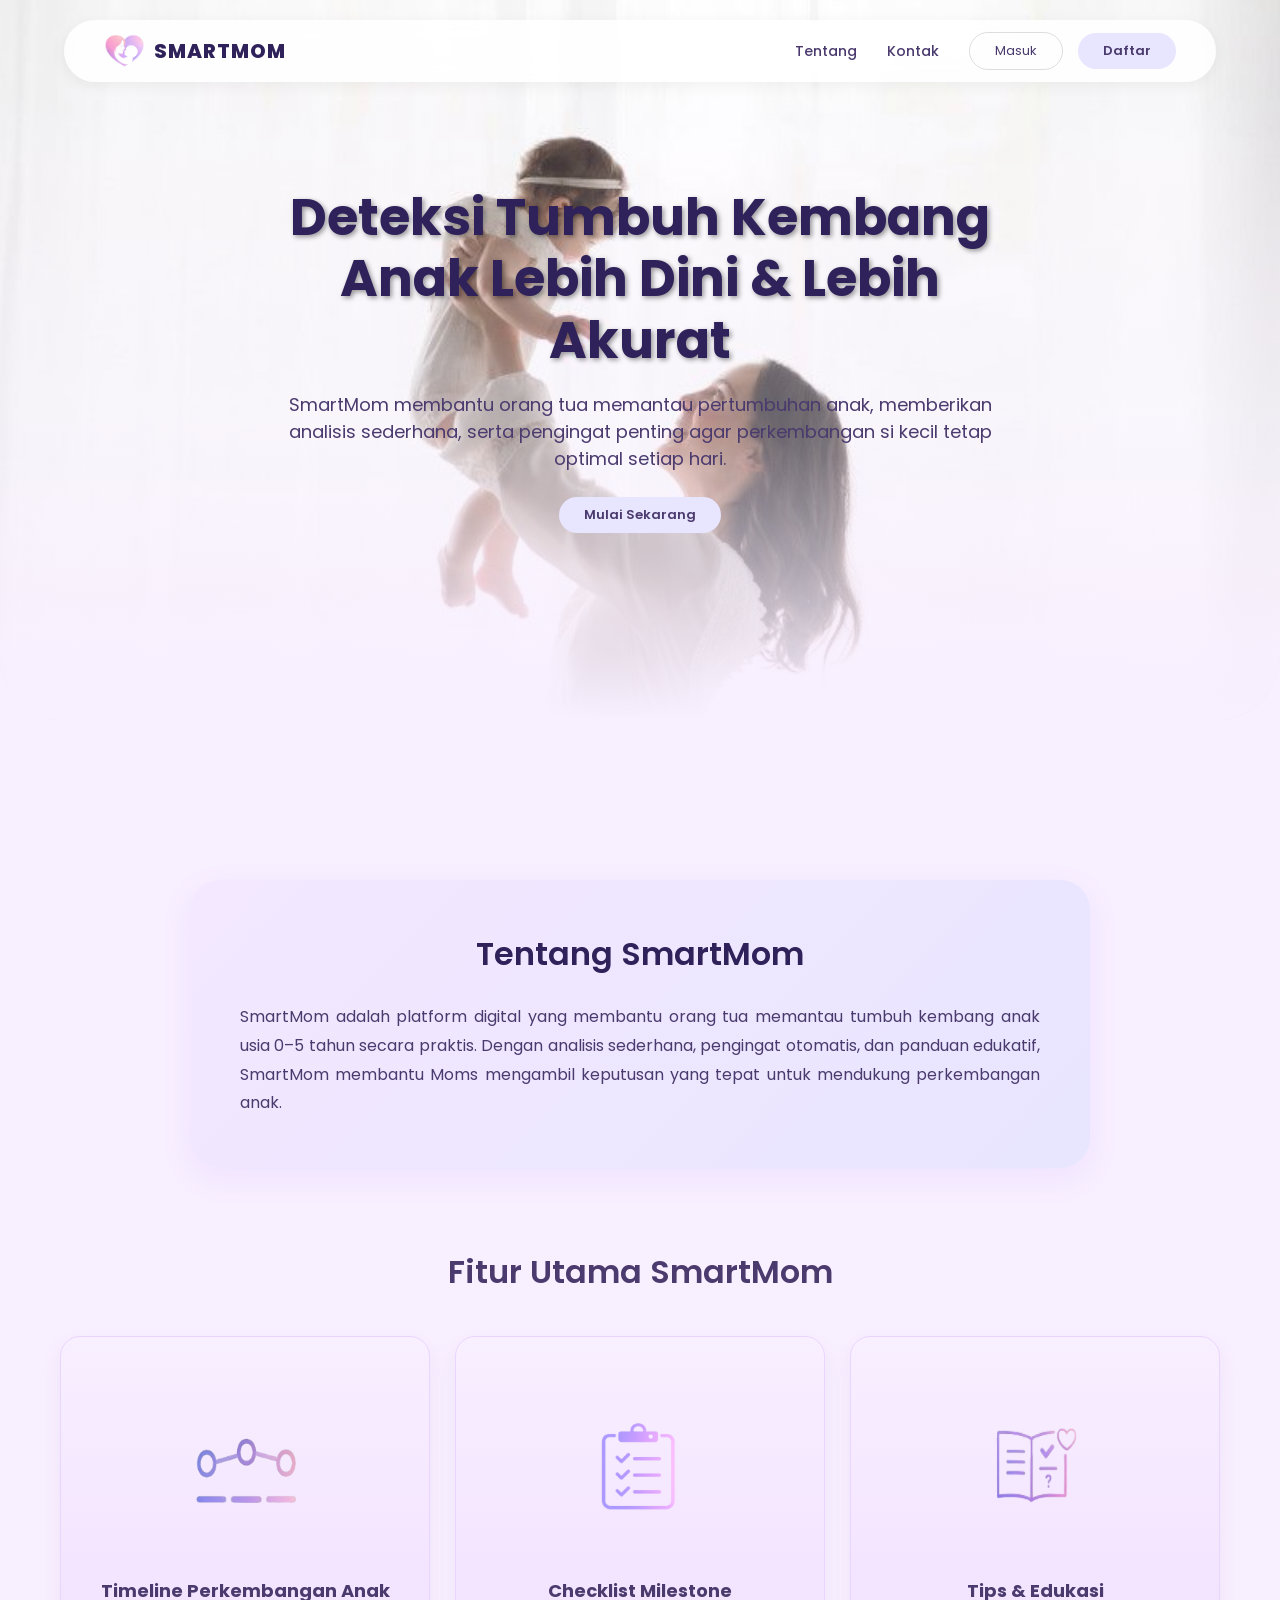
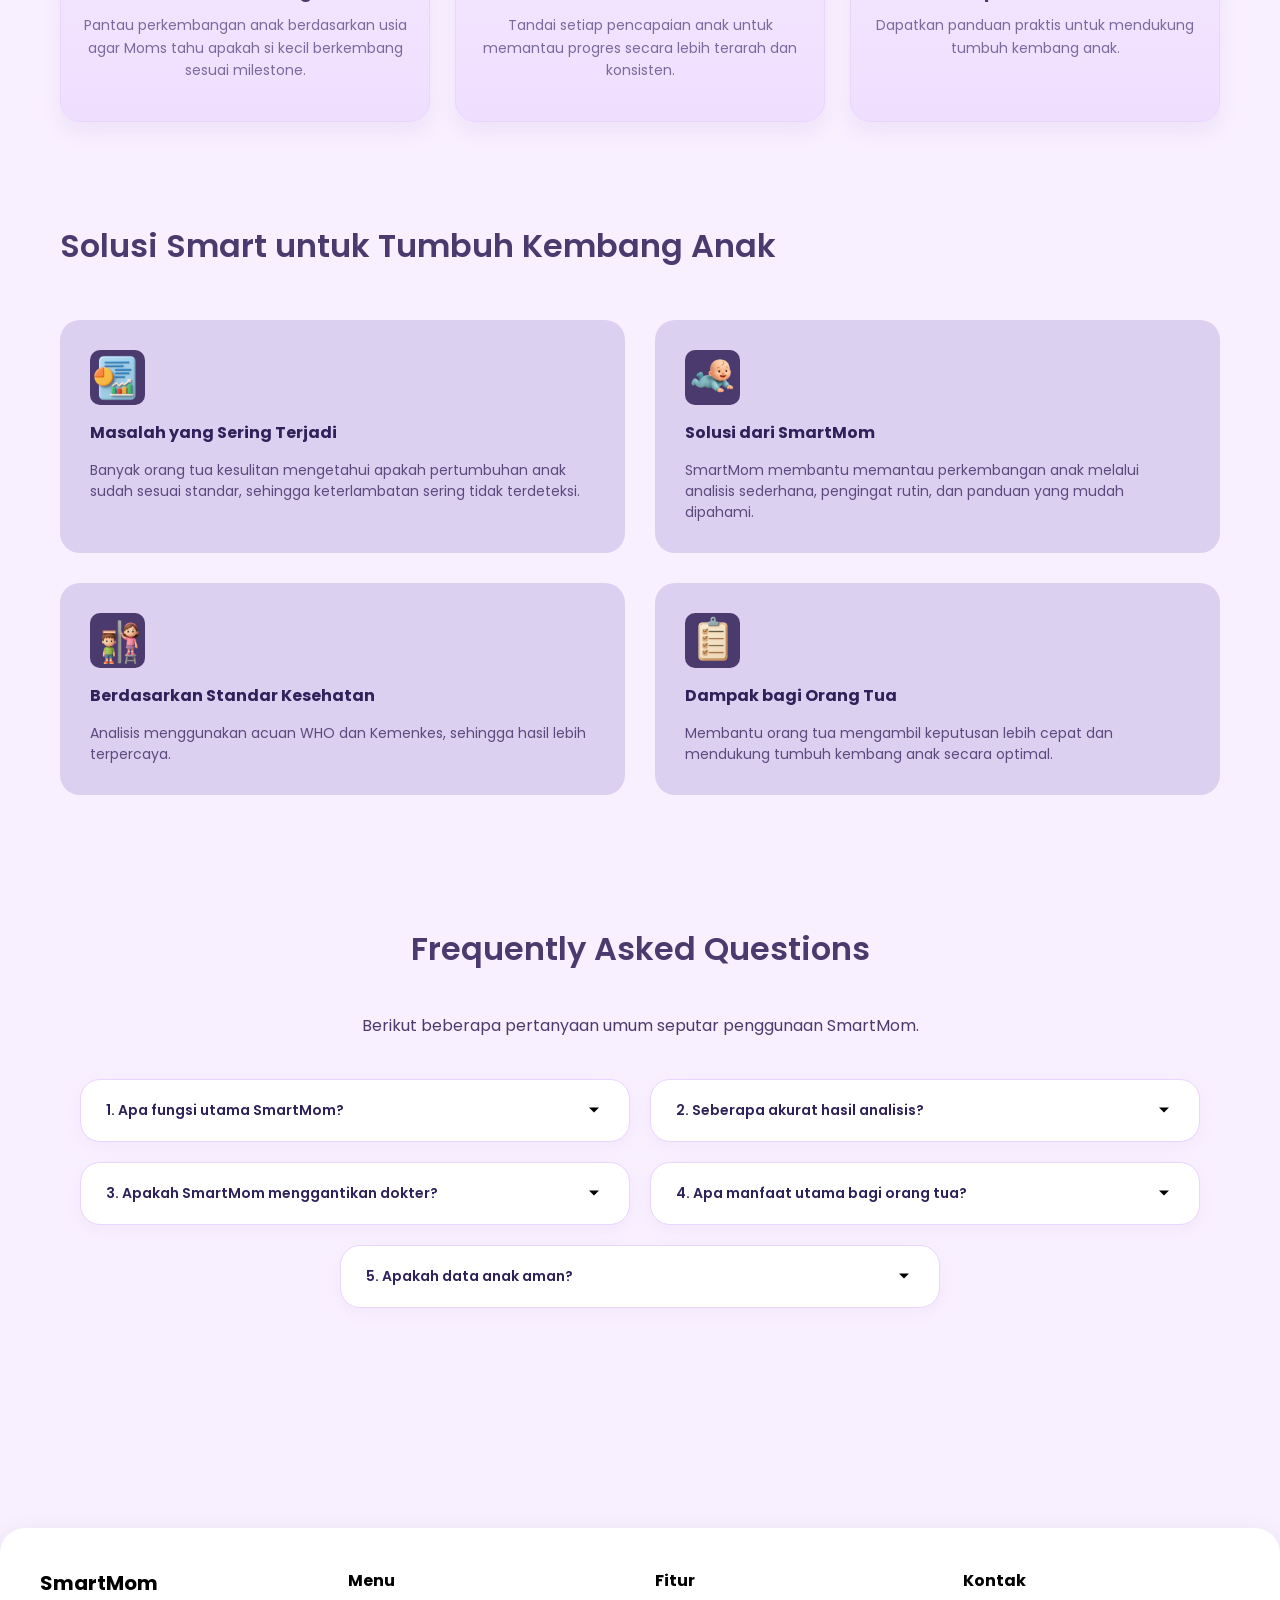
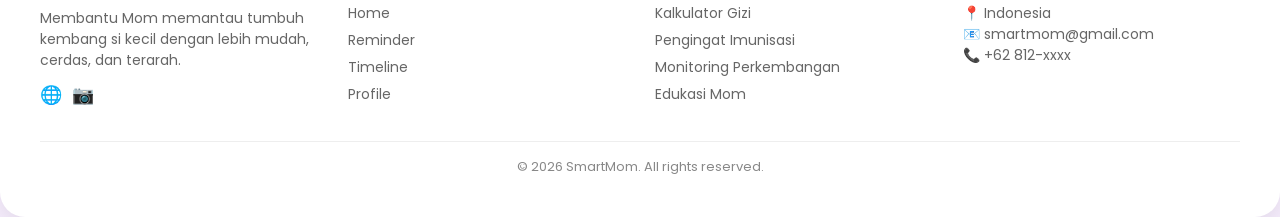
==== commit fa169553: "Update index.html" ====
--- a/index.html
+++ b/index.html
@@ -7,18 +7,18 @@
     <meta name="viewport" content="width=device-width, initial-scale=1.0">
     <title>SmartMom</title>
 
-```
+
 <link rel="stylesheet" href="style.css">
 
 <link href="https://fonts.googleapis.com/css2?family=Poppins:wght@300;400;500;600;700&display=swap"
     rel="stylesheet">
-```
+
 
 </head>
 
 <body>
 
-```
+
 <div class="app-container">
 
     <nav>
@@ -29,16 +29,16 @@
 
         <div class="nav-right">
             <div class="nav-links">
-                <a href="html/about-us.html">Tentang</a>
-                <a href="html/contact-us.html">Kontak</a>
+                <a href="SMARTMOM/html/about-us.html">Tentang</a>
+                <a href="SMARTMOM/html/contact-us.html">Kontak</a>
             </div>
 
             <div class="auth-buttons">
-                <a href="html/sign in.html">
+                <a href="SMARTMOM/html/sign in.html">
                     <button class="btn-login">Masuk</button>
                 </a>
 
-                <a href="html/sign up.html">
+                <a href="SMARTMOM/html/sign up.html">
                     <button class="btn-signup">Daftar</button>
                 </a>
             </div>
@@ -320,7 +320,7 @@
 </footer>
 
 <script src="script.js"></script>
-```
+
 
 </body>
 
